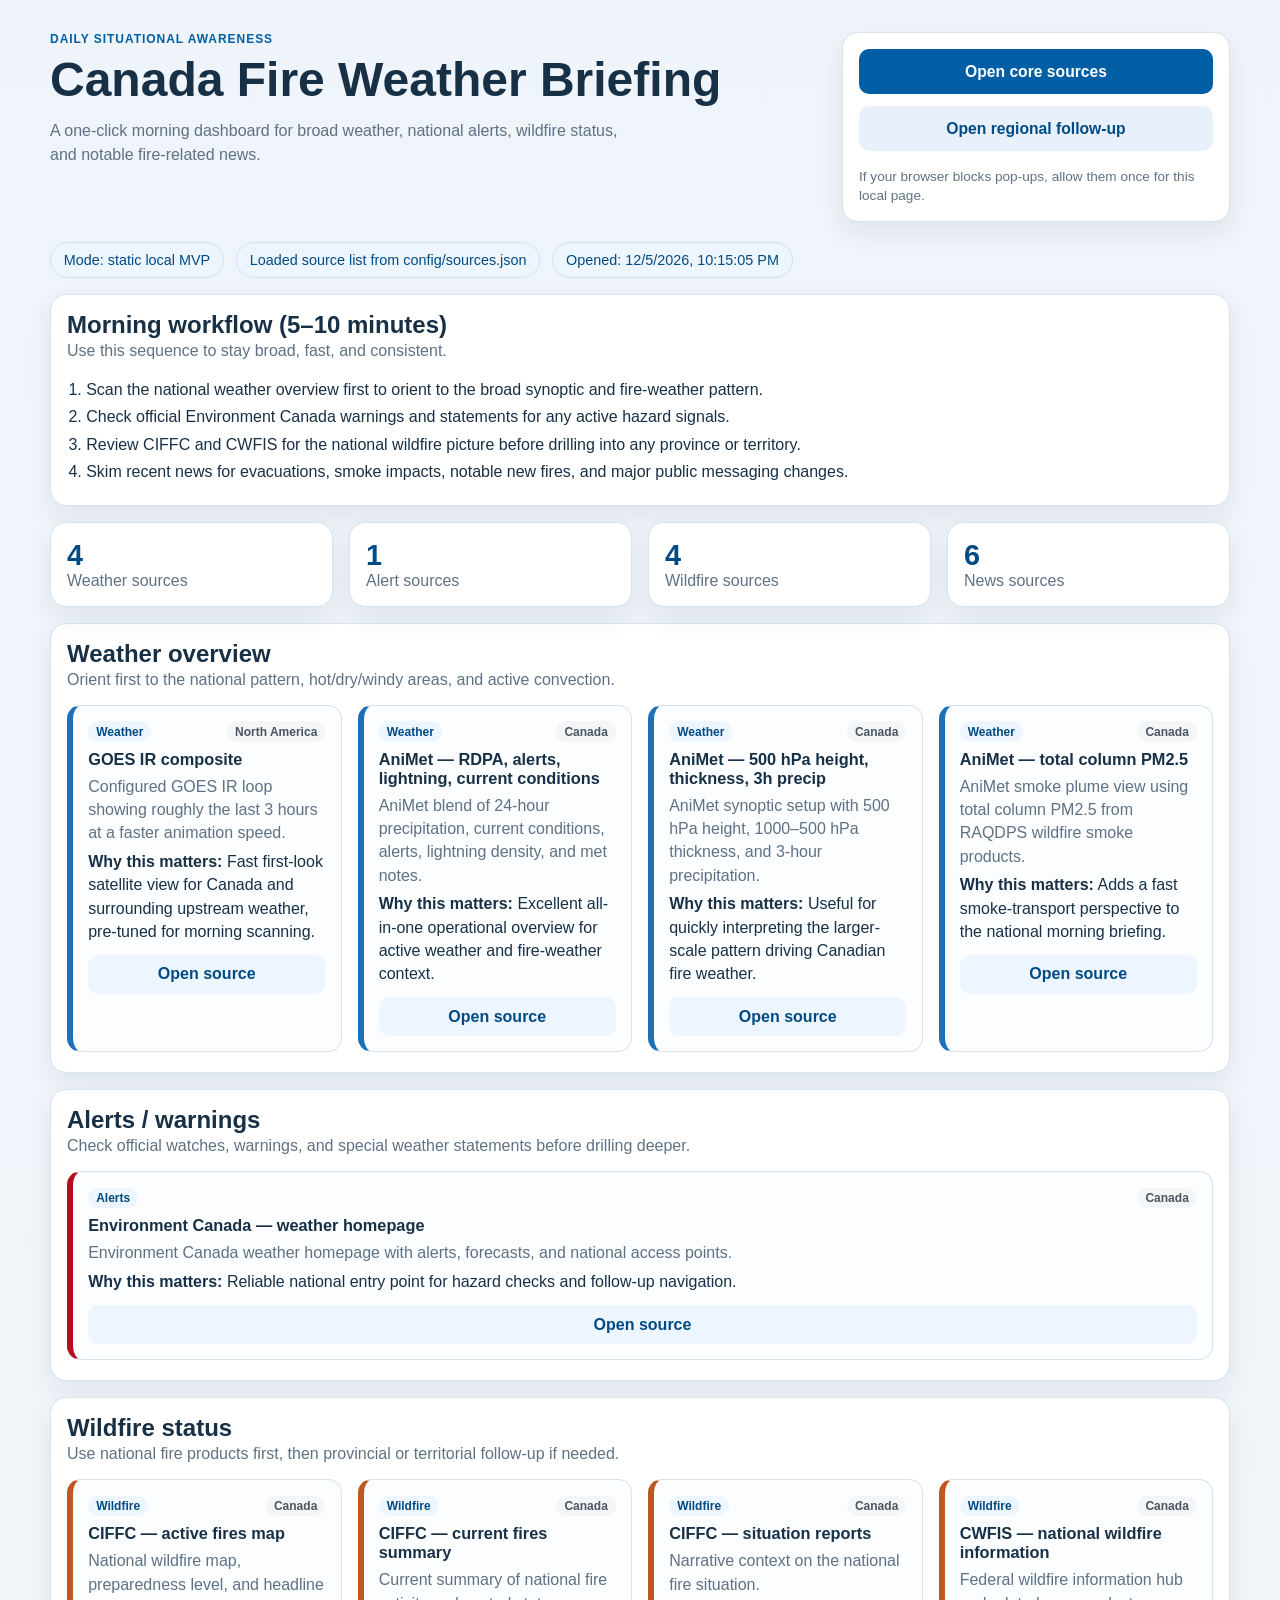
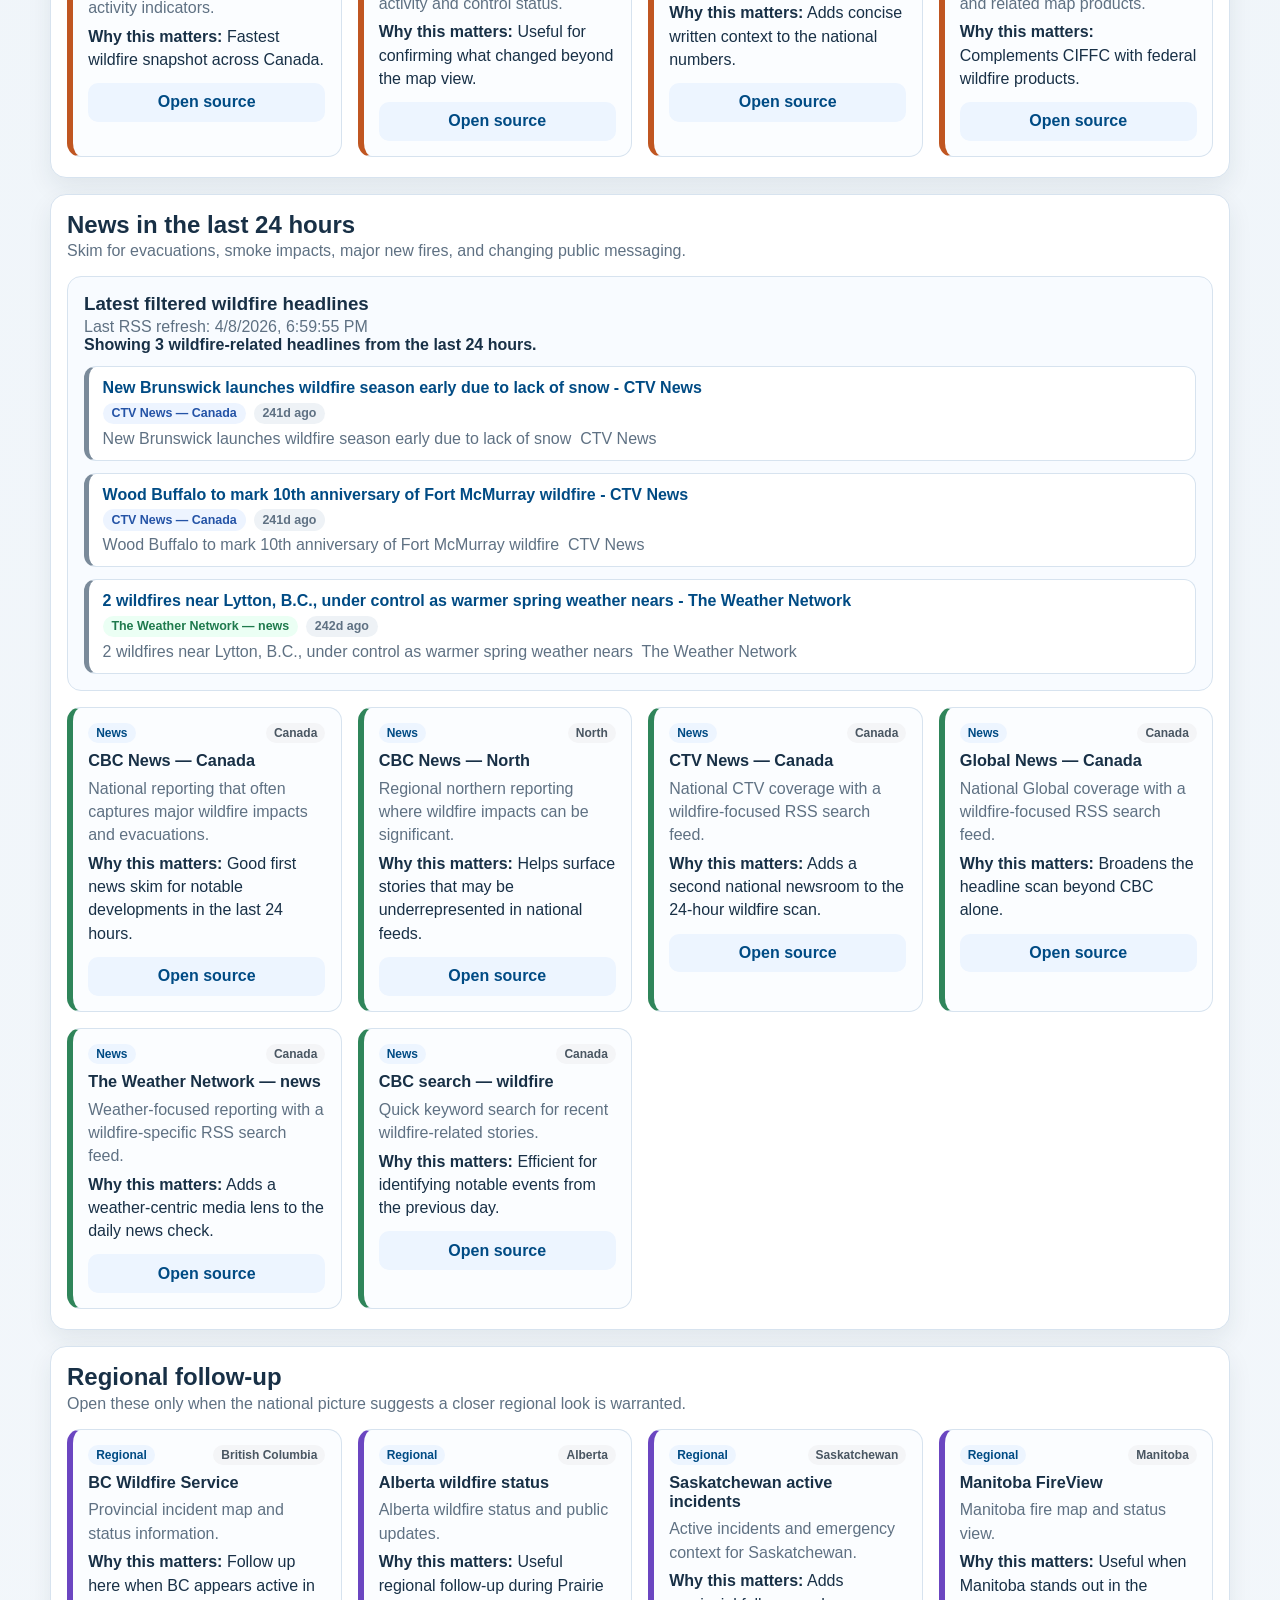
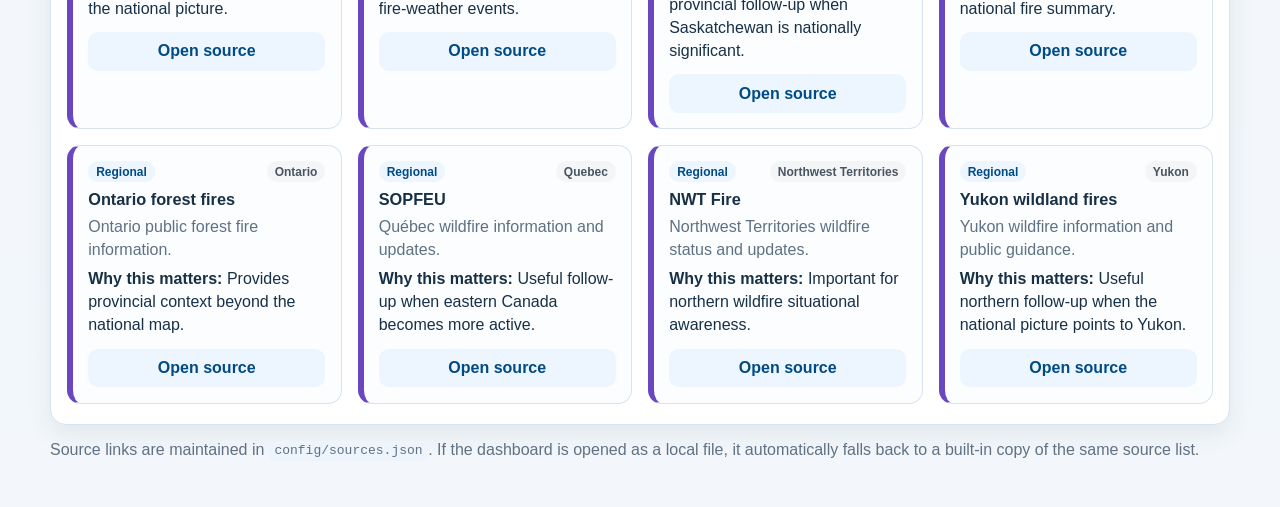
==== dashboard/index.html @ 349dec1d "Initial commit. All functional" ====
<!DOCTYPE html>
<html lang="en">
<head>
  <meta charset="UTF-8" />
  <meta name="viewport" content="width=device-width, initial-scale=1.0" />
  <title>Canada Fire Weather Briefing</title>
  <link rel="stylesheet" href="styles.css" />
</head>
<body>
  <header class="hero">
    <div>
      <p class="eyebrow">Daily situational awareness</p>
      <h1>Canada Fire Weather Briefing</h1>
      <p class="subtitle">
        A one-click morning dashboard for broad weather, national alerts, wildfire status,
        and notable fire-related news.
      </p>
    </div>
    <div class="hero-actions">
      <button id="open-core" class="btn btn-primary">Open core sources</button>
      <button id="open-regional" class="btn btn-secondary">Open regional follow-up</button>
      <p class="small-note">If your browser blocks pop-ups, allow them once for this local page.</p>
    </div>
  </header>

  <main>
    <section class="status-strip">
      <div class="status-pill">Mode: static local MVP</div>
      <div id="data-status" class="status-pill">Loading source list…</div>
      <div class="status-pill">Opened: <span id="generated-at">—</span></div>
    </section>

    <section class="panel">
      <div class="section-heading">
        <h2>Morning workflow (5–10 minutes)</h2>
        <p>Use this sequence to stay broad, fast, and consistent.</p>
      </div>
      <ol id="checklist" class="checklist"></ol>
    </section>

    <section class="summary-grid" aria-label="dashboard summary">
      <article class="summary-card">
        <span id="weather-count" class="summary-value">0</span>
        <span class="summary-label">Weather sources</span>
      </article>
      <article class="summary-card">
        <span id="alerts-count" class="summary-value">0</span>
        <span class="summary-label">Alert sources</span>
      </article>
      <article class="summary-card">
        <span id="wildfire-count" class="summary-value">0</span>
        <span class="summary-label">Wildfire sources</span>
      </article>
      <article class="summary-card">
        <span id="news-count" class="summary-value">0</span>
        <span class="summary-label">News sources</span>
      </article>
    </section>

    <section class="panel">
      <div class="section-heading">
        <h2>Weather overview</h2>
        <p>Orient first to the national pattern, hot/dry/windy areas, and active convection.</p>
      </div>
      <div id="weather-sources" class="source-grid"></div>
    </section>

    <section class="panel">
      <div class="section-heading">
        <h2>Alerts / warnings</h2>
        <p>Check official watches, warnings, and special weather statements before drilling deeper.</p>
      </div>
      <div id="alerts-sources" class="source-grid"></div>
    </section>

    <section class="panel">
      <div class="section-heading">
        <h2>Wildfire status</h2>
        <p>Use national fire products first, then provincial or territorial follow-up if needed.</p>
      </div>
      <div id="wildfire-sources" class="source-grid"></div>
    </section>

    <section class="panel">
      <div class="section-heading">
        <h2>News in the last 24 hours</h2>
        <p>Skim for evacuations, smoke impacts, major new fires, and changing public messaging.</p>
      </div>
      <div class="news-live">
        <div class="section-heading compact">
          <h3>Latest filtered wildfire headlines</h3>
          <p id="news-meta">Loading recent headlines…</p>
        </div>
        <p id="headlines-status" class="news-status">Checking recent RSS items…</p>
        <ul id="headline-list" class="headline-list"></ul>
      </div>
      <div id="news-sources" class="source-grid"></div>
    </section>

    <section class="panel">
      <div class="section-heading">
        <h2>Regional follow-up</h2>
        <p>Open these only when the national picture suggests a closer regional look is warranted.</p>
      </div>
      <div id="regional-sources" class="source-grid"></div>
    </section>
  </main>

  <footer class="footer">
    <p>
      Source links are maintained in <code>config/sources.json</code>. If the dashboard is opened as a local file,
      it automatically falls back to a built-in copy of the same source list.
    </p>
  </footer>

  <script src="app.js"></script>
</body>
</html>
---- dashboard/styles.css ----
:root {
  --bg: #f3f7fb;
  --panel: #ffffff;
  --text: #183046;
  --muted: #5f7183;
  --border: #d7e3ef;
  --primary: #005ea5;
  --primary-dark: #004b84;
  --accent: #cc4c02;
  --weather: #1d70b8;
  --alerts: #b10e1e;
  --wildfire: #c05621;
  --news: #2f855a;
  --regional: #6b46c1;
  --shadow: 0 10px 25px rgba(24, 48, 70, 0.08);
}

* {
  box-sizing: border-box;
}

body {
  margin: 0;
  font-family: "Segoe UI", Tahoma, Geneva, Verdana, sans-serif;
  color: var(--text);
  background: linear-gradient(180deg, #eef4f9 0%, var(--bg) 100%);
}

.hero,
main,
.footer {
  width: min(1180px, calc(100% - 2rem));
  margin: 0 auto;
}

.hero {
  display: grid;
  grid-template-columns: 2fr 1fr;
  gap: 1rem;
  align-items: start;
  padding: 2rem 0 1.25rem;
}

.eyebrow {
  margin: 0 0 0.4rem;
  text-transform: uppercase;
  letter-spacing: 0.08em;
  font-size: 0.75rem;
  color: var(--primary);
  font-weight: 700;
}

h1 {
  margin: 0;
  font-size: clamp(2rem, 4vw, 3rem);
}

.subtitle {
  margin-top: 0.75rem;
  max-width: 65ch;
  color: var(--muted);
  line-height: 1.5;
}

.hero-actions {
  background: var(--panel);
  border: 1px solid var(--border);
  border-radius: 16px;
  padding: 1rem;
  box-shadow: var(--shadow);
}

.btn {
  display: inline-flex;
  align-items: center;
  justify-content: center;
  width: 100%;
  border: 0;
  border-radius: 10px;
  padding: 0.85rem 1rem;
  font-size: 0.98rem;
  font-weight: 700;
  text-decoration: none;
  cursor: pointer;
  margin-bottom: 0.75rem;
}

.btn-primary {
  background: var(--primary);
  color: #fff;
}

.btn-primary:hover {
  background: var(--primary-dark);
}

.btn-secondary {
  background: #e8f1fb;
  color: var(--primary-dark);
}

.small-note {
  margin: 0.25rem 0 0;
  color: var(--muted);
  font-size: 0.85rem;
  line-height: 1.4;
}

.status-strip {
  display: flex;
  flex-wrap: wrap;
  gap: 0.75rem;
  margin: 0 0 1rem;
}

.status-pill {
  background: #edf5ff;
  border: 1px solid #cfe1f7;
  color: var(--primary-dark);
  padding: 0.55rem 0.8rem;
  border-radius: 999px;
  font-size: 0.9rem;
}

.panel {
  background: var(--panel);
  border: 1px solid var(--border);
  border-radius: 16px;
  padding: 1rem 1rem 1.25rem;
  margin-bottom: 1rem;
  box-shadow: var(--shadow);
}

.section-heading h2 {
  margin: 0 0 0.2rem;
}

.section-heading p {
  margin: 0 0 1rem;
  color: var(--muted);
}

.section-heading.compact h3 {
  margin: 0 0 0.2rem;
}

.section-heading.compact p {
  margin: 0;
}

.checklist {
  margin: 0;
  padding-left: 1.2rem;
  line-height: 1.7;
}

.summary-grid {
  display: grid;
  grid-template-columns: repeat(4, minmax(0, 1fr));
  gap: 1rem;
  margin-bottom: 1rem;
}

.summary-card {
  background: var(--panel);
  border: 1px solid var(--border);
  border-radius: 16px;
  padding: 1rem;
  box-shadow: var(--shadow);
}

.summary-value {
  display: block;
  font-size: 1.8rem;
  font-weight: 800;
  color: var(--primary-dark);
}

.summary-label {
  color: var(--muted);
}

.source-grid {
  display: grid;
  grid-template-columns: repeat(auto-fit, minmax(240px, 1fr));
  gap: 1rem;
}

.source-card {
  border: 1px solid var(--border);
  border-left: 6px solid var(--primary);
  border-radius: 14px;
  background: #fbfdff;
  padding: 0.95rem;
}

.source-card.weather { border-left-color: var(--weather); }
.source-card.alerts { border-left-color: var(--alerts); }
.source-card.wildfire { border-left-color: var(--wildfire); }
.source-card.news { border-left-color: var(--news); }
.source-card.regional { border-left-color: var(--regional); }

.card-meta {
  display: flex;
  justify-content: space-between;
  gap: 0.5rem;
  margin-bottom: 0.5rem;
}

.badge {
  display: inline-block;
  border-radius: 999px;
  padding: 0.2rem 0.5rem;
  font-size: 0.75rem;
  font-weight: 700;
}

.badge-category {
  background: #edf5ff;
  color: var(--primary-dark);
}

.badge-region {
  background: #f4f5f7;
  color: #495662;
}

.source-card h3 {
  margin: 0.2rem 0 0.4rem;
  font-size: 1.02rem;
}

.source-card p {
  margin: 0.35rem 0;
  color: var(--muted);
  line-height: 1.45;
}

.why {
  color: var(--text) !important;
}

.card-actions {
  margin-top: 0.75rem;
}

.btn-link {
  display: inline-flex;
  align-items: center;
  justify-content: center;
  width: 100%;
  padding: 0.65rem 0.8rem;
  border-radius: 10px;
  background: #edf5ff;
  color: var(--primary-dark);
  text-decoration: none;
  font-weight: 700;
}

.btn-link:hover {
  background: #dcecff;
}

.news-live {
  border: 1px solid var(--border);
  border-radius: 14px;
  background: #f8fbff;
  padding: 1rem;
  margin: 0 0 1rem;
}

.news-status {
  margin: 0 0 0.75rem;
  color: var(--text);
  font-weight: 600;
}

.headline-list {
  list-style: none;
  margin: 0;
  padding: 0;
  display: grid;
  gap: 0.75rem;
}

.headline-item {
  border: 1px solid var(--border);
  border-left: 5px solid #bfd3ea;
  border-radius: 12px;
  background: #fff;
  padding: 0.75rem 0.85rem;
}

.headline-item.fresh {
  border-left-color: #2f855a;
}

.headline-item.recent {
  border-left-color: #c98a00;
}

.headline-item.older {
  border-left-color: #7a8a9a;
}

.headline-item.unknown {
  border-left-color: #a0aec0;
}

.headline-link {
  display: inline-block;
  font-weight: 700;
  color: var(--primary-dark);
  text-decoration: none;
  margin-bottom: 0.35rem;
}

.headline-link:hover {
  text-decoration: underline;
}

.headline-meta {
  display: flex;
  flex-wrap: wrap;
  gap: 0.5rem;
  align-items: center;
  font-size: 0.85rem;
  color: var(--muted);
  margin-bottom: 0.35rem;
}

.meta-badge {
  display: inline-flex;
  align-items: center;
  border-radius: 999px;
  padding: 0.2rem 0.55rem;
  font-size: 0.78rem;
  font-weight: 700;
  line-height: 1.2;
}

.source-badge {
  background: #eef4fb;
  color: var(--primary-dark);
}

.source-cbc {
  background: #fff1f1;
  color: #a61b1b;
}

.source-ctv {
  background: #edf4ff;
  color: #2453a6;
}

.source-global {
  background: #fff4ea;
  color: #b45309;
}

.source-weather {
  background: #ebfff4;
  color: #1f7a4d;
}

.time-badge {
  background: #f4f5f7;
  color: #495662;
}

.time-badge.fresh {
  background: #e9fbef;
  color: #17663a;
}

.time-badge.recent {
  background: #fff7e6;
  color: #8a5a00;
}

.time-badge.older {
  background: #eef2f6;
  color: #5f7183;
}

.time-badge.unknown {
  background: #f4f5f7;
  color: #6b7280;
}

.headline-item p {
  margin: 0;
  color: var(--muted);
}

.footer {
  padding: 0 0 2rem;
  color: var(--muted);
}

code {
  background: #eef4fb;
  padding: 0.15rem 0.35rem;
  border-radius: 6px;
}

@media (max-width: 860px) {
  .hero {
    grid-template-columns: 1fr;
  }

  .summary-grid {
    grid-template-columns: repeat(2, minmax(0, 1fr));
  }
}

@media (max-width: 520px) {
  .summary-grid {
    grid-template-columns: 1fr;
  }
}
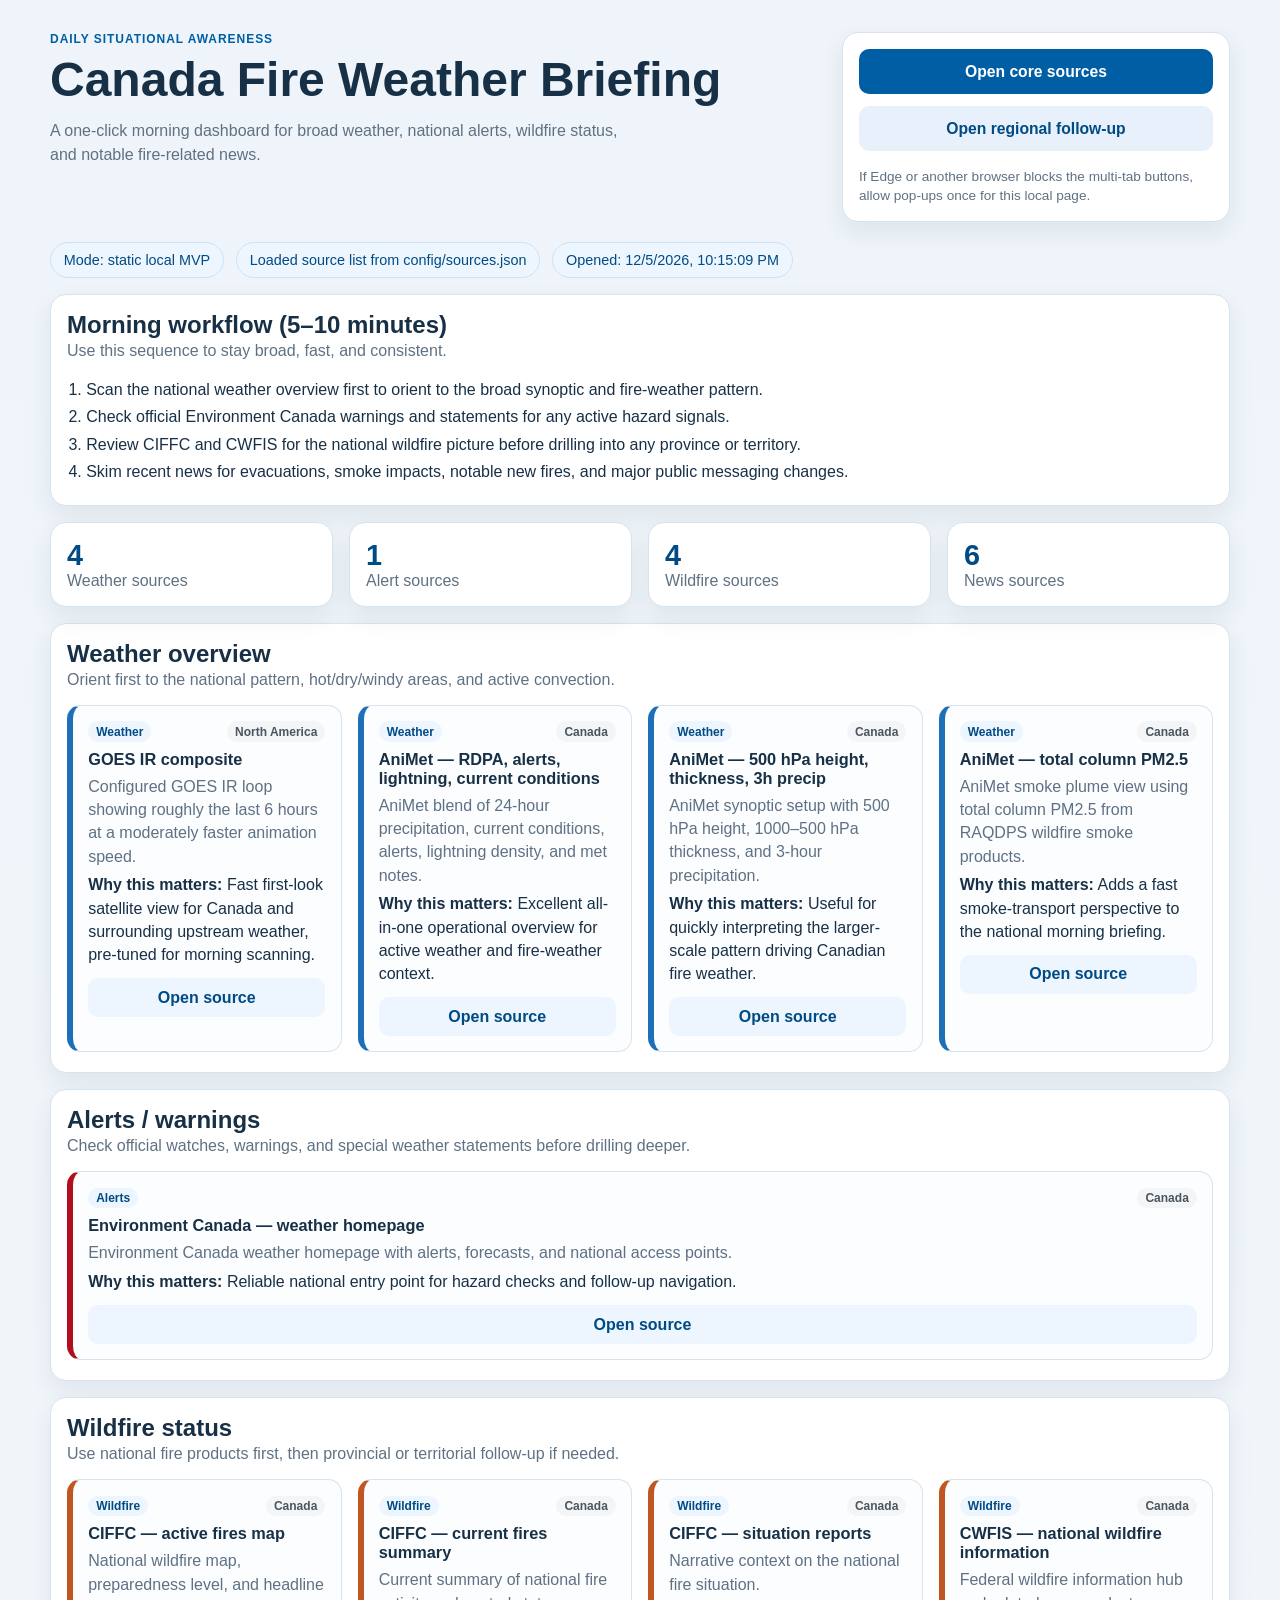
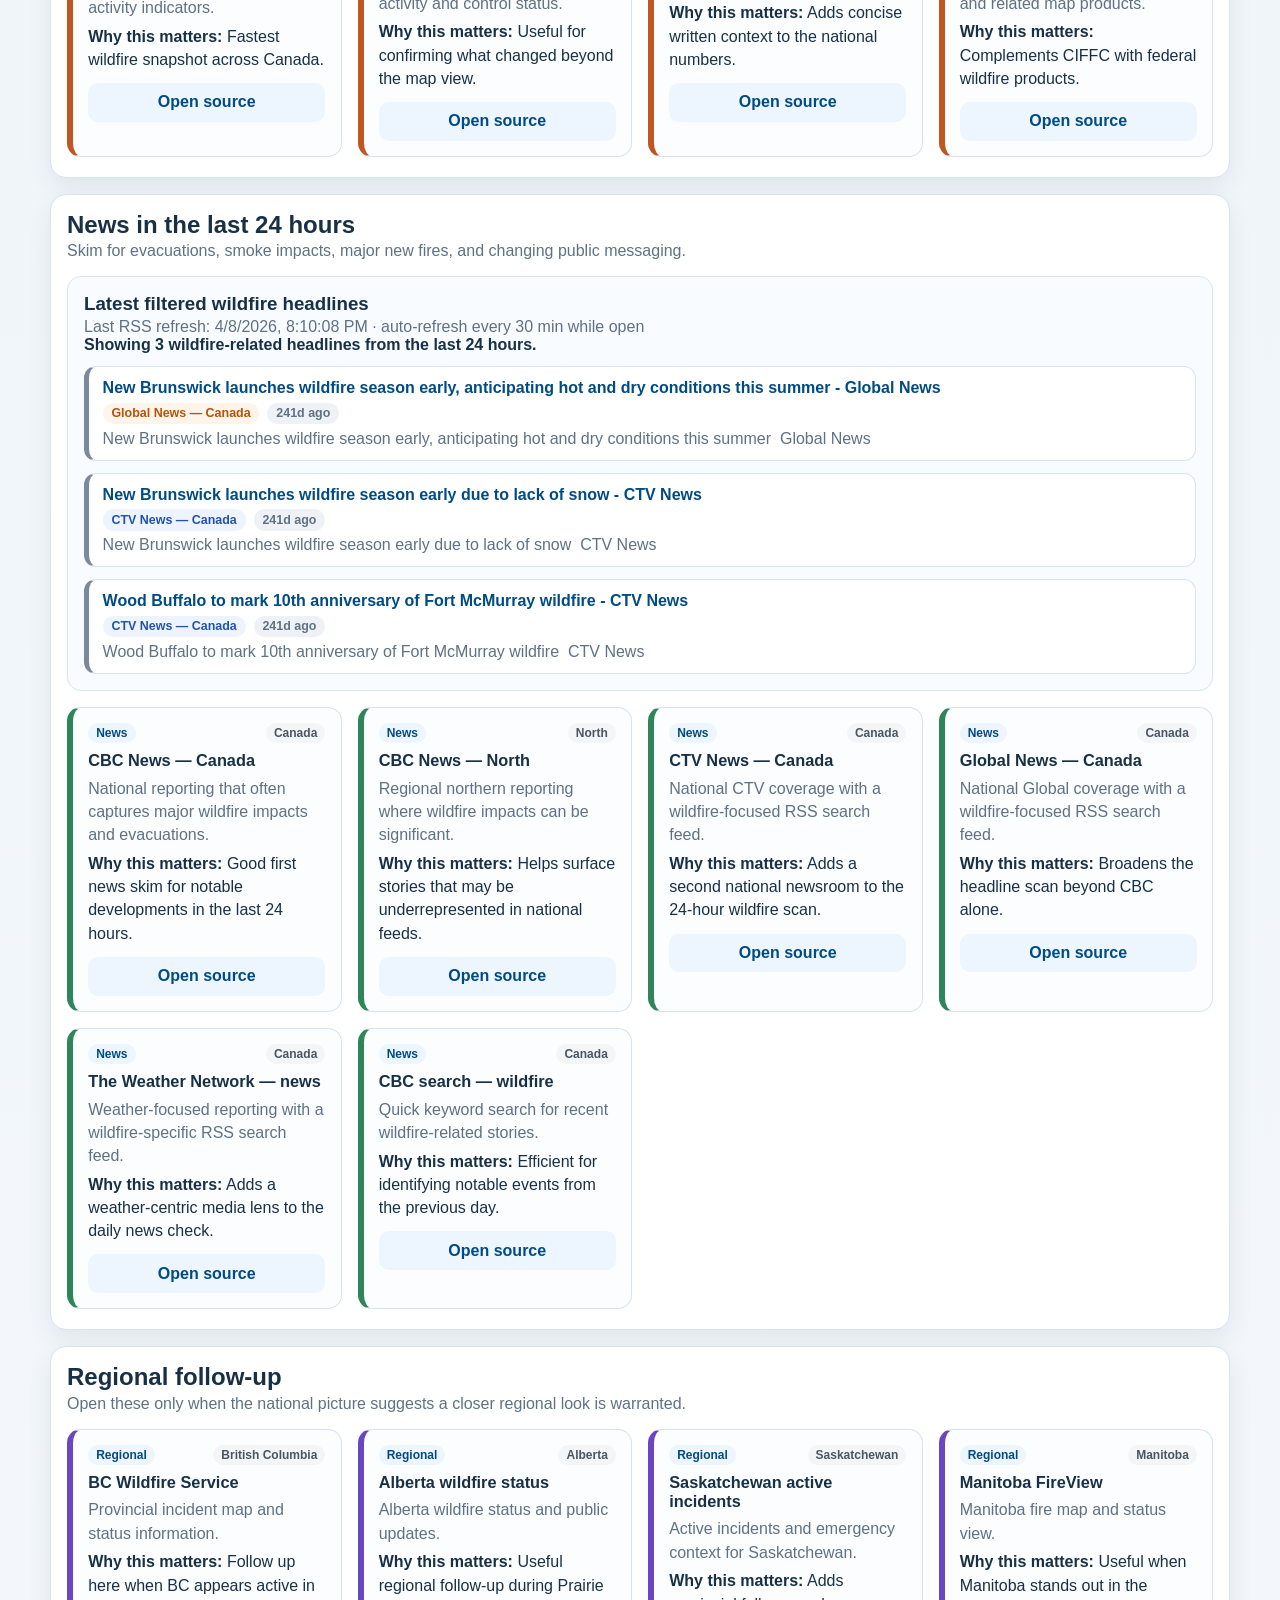
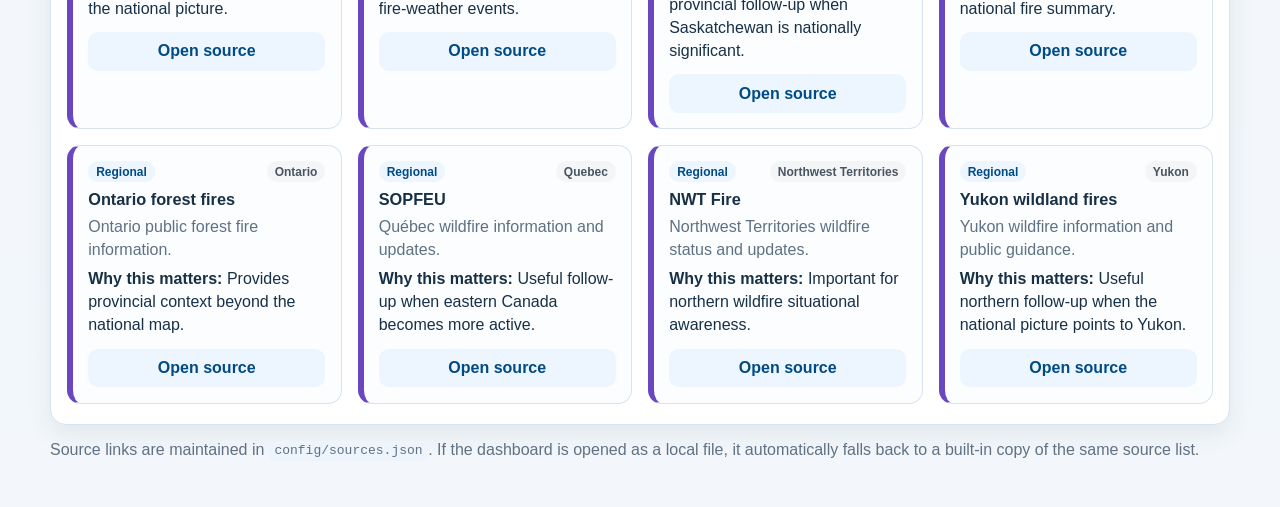
==== commit 88f1242e: "RSS auto-update added,; README updated including pop-up issues in Edge" ====
--- a/dashboard/index.html
+++ b/dashboard/index.html
@@ -19,7 +19,7 @@
     <div class="hero-actions">
       <button id="open-core" class="btn btn-primary">Open core sources</button>
       <button id="open-regional" class="btn btn-secondary">Open regional follow-up</button>
-      <p class="small-note">If your browser blocks pop-ups, allow them once for this local page.</p>
+      <p class="small-note">If Edge or another browser blocks the multi-tab buttons, allow pop-ups once for this local page.</p>
     </div>
   </header>
 
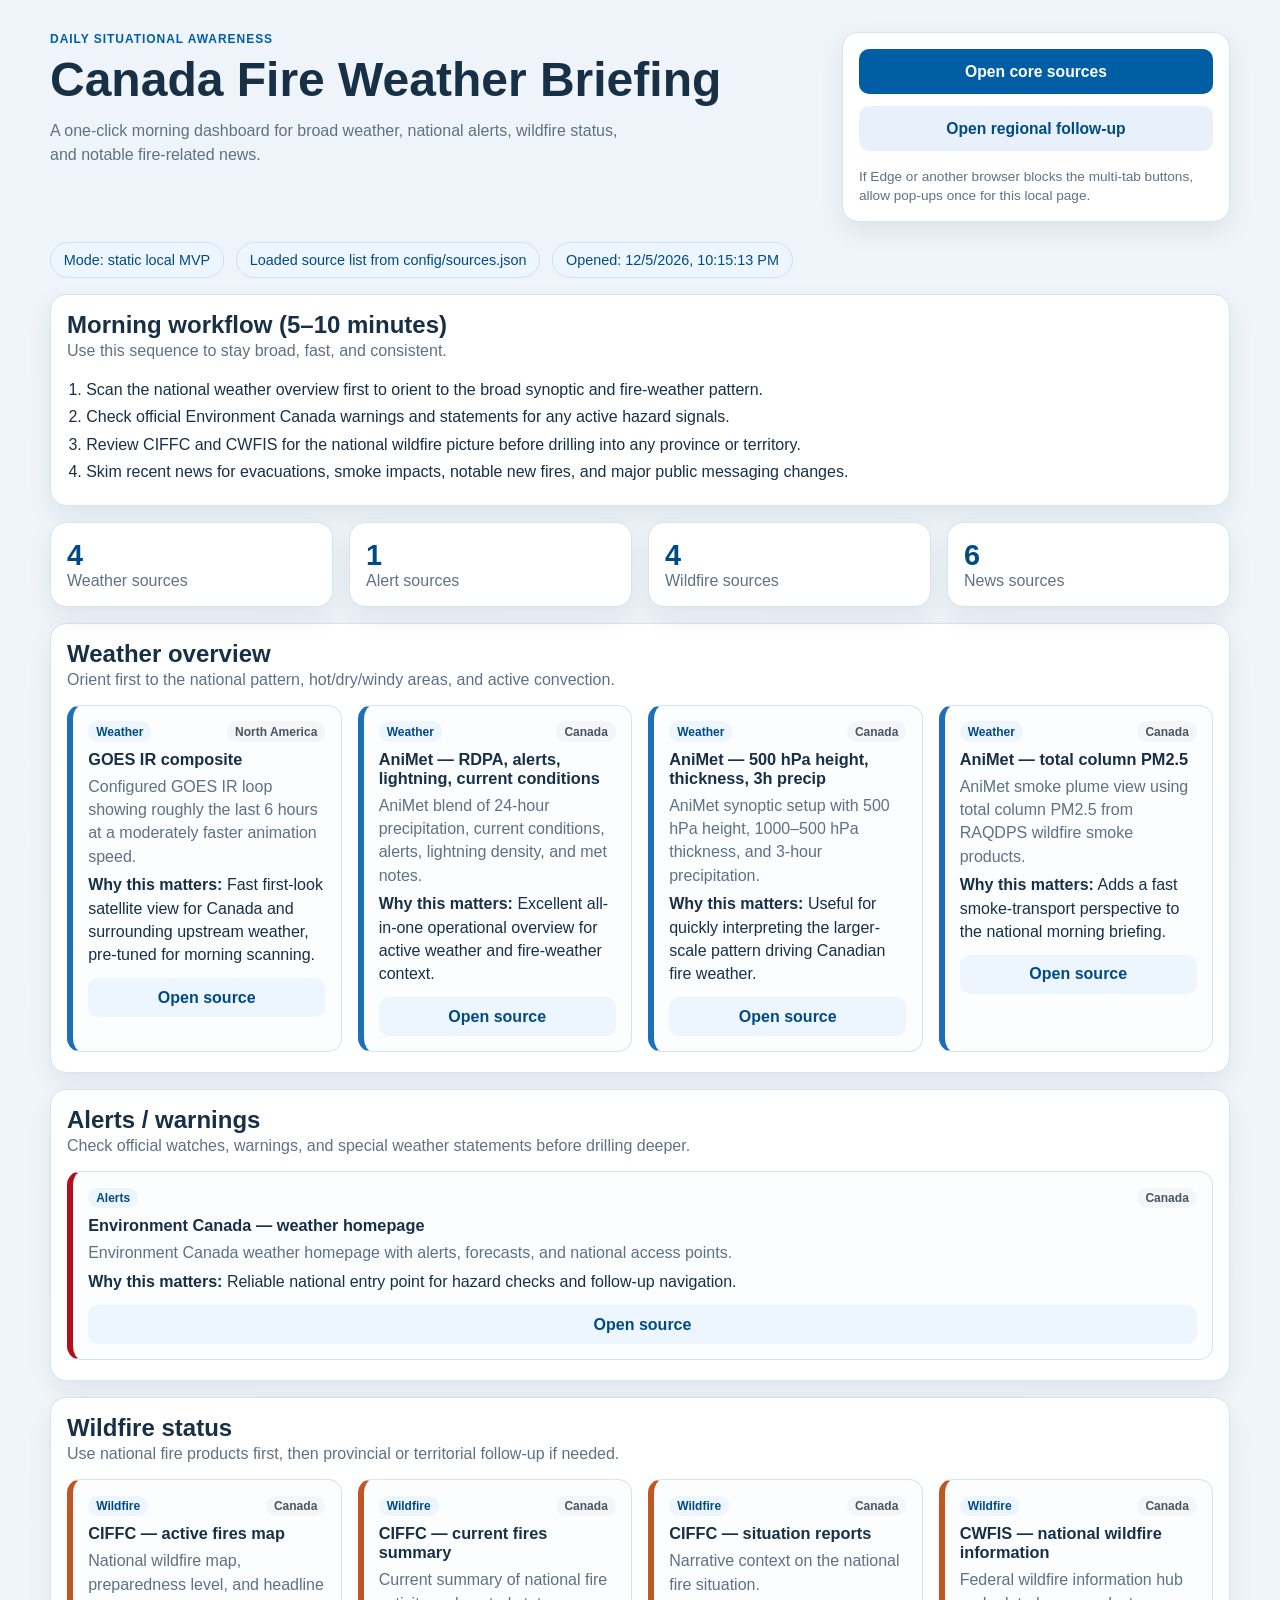
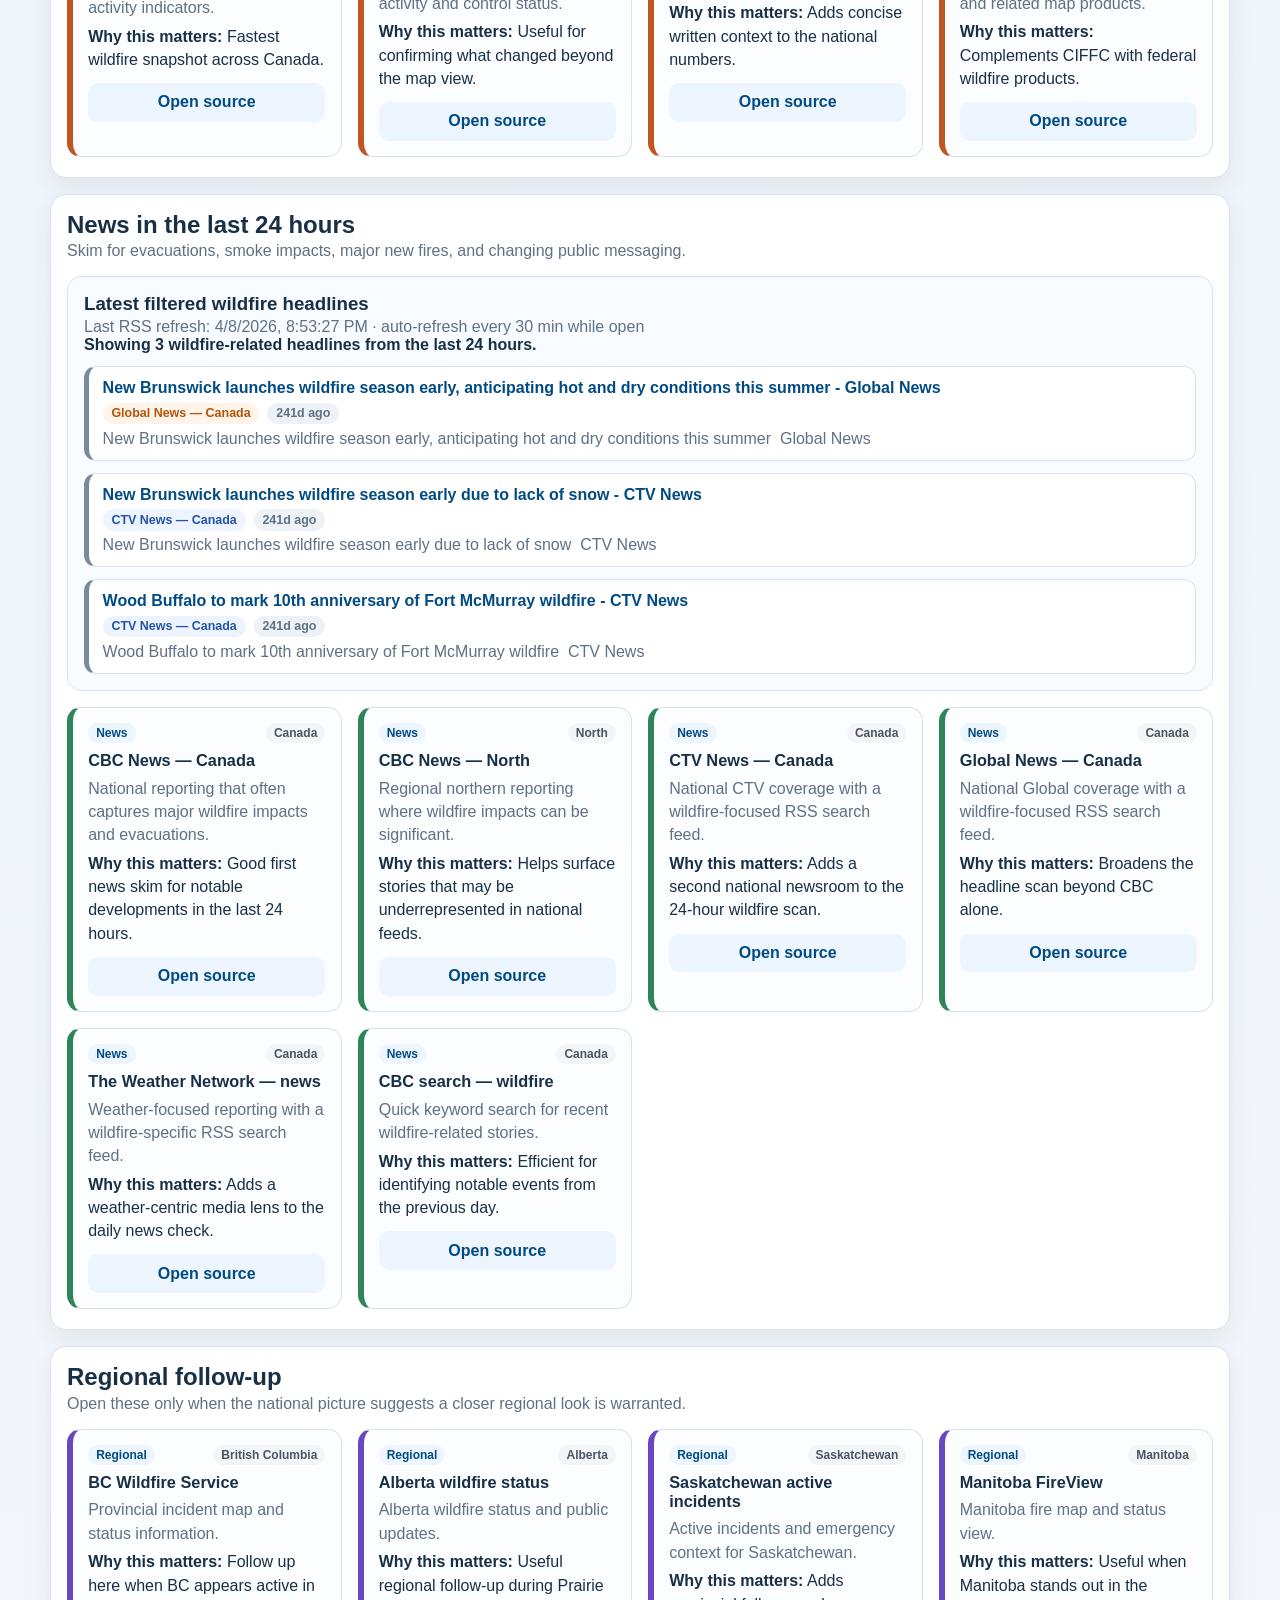
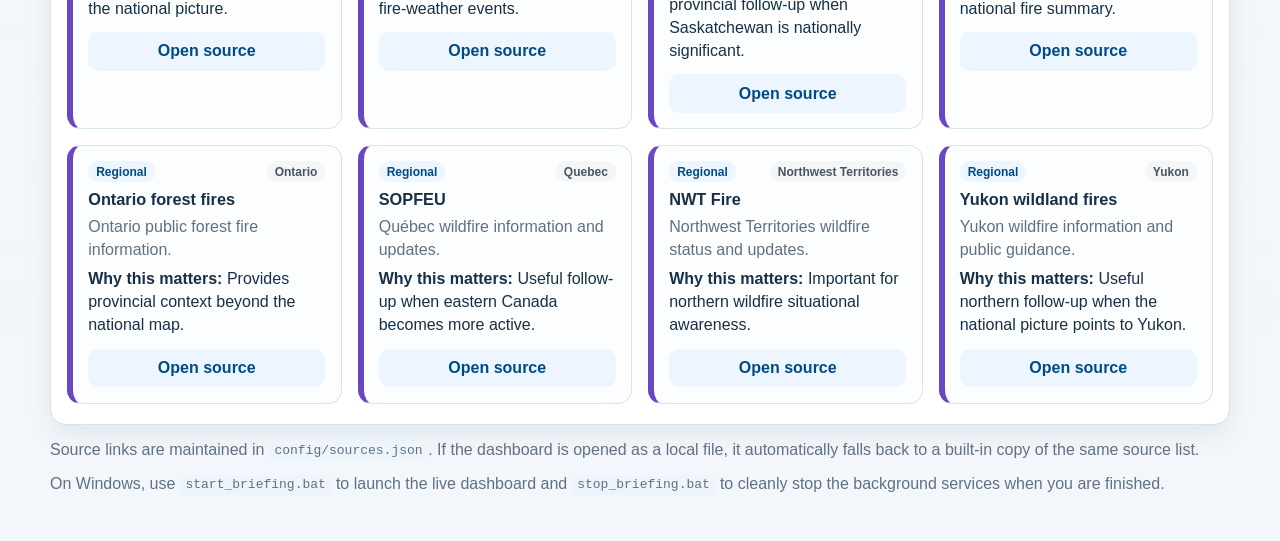
==== commit 8b11d2fc: "Added cleanup script" ====
--- a/dashboard/index.html
+++ b/dashboard/index.html
@@ -111,6 +111,10 @@
       Source links are maintained in <code>config/sources.json</code>. If the dashboard is opened as a local file,
       it automatically falls back to a built-in copy of the same source list.
     </p>
+    <p>
+      On Windows, use <code>start_briefing.bat</code> to launch the live dashboard and <code>stop_briefing.bat</code>
+      to cleanly stop the background services when you are finished.
+    </p>
   </footer>
 
   <script src="app.js"></script>
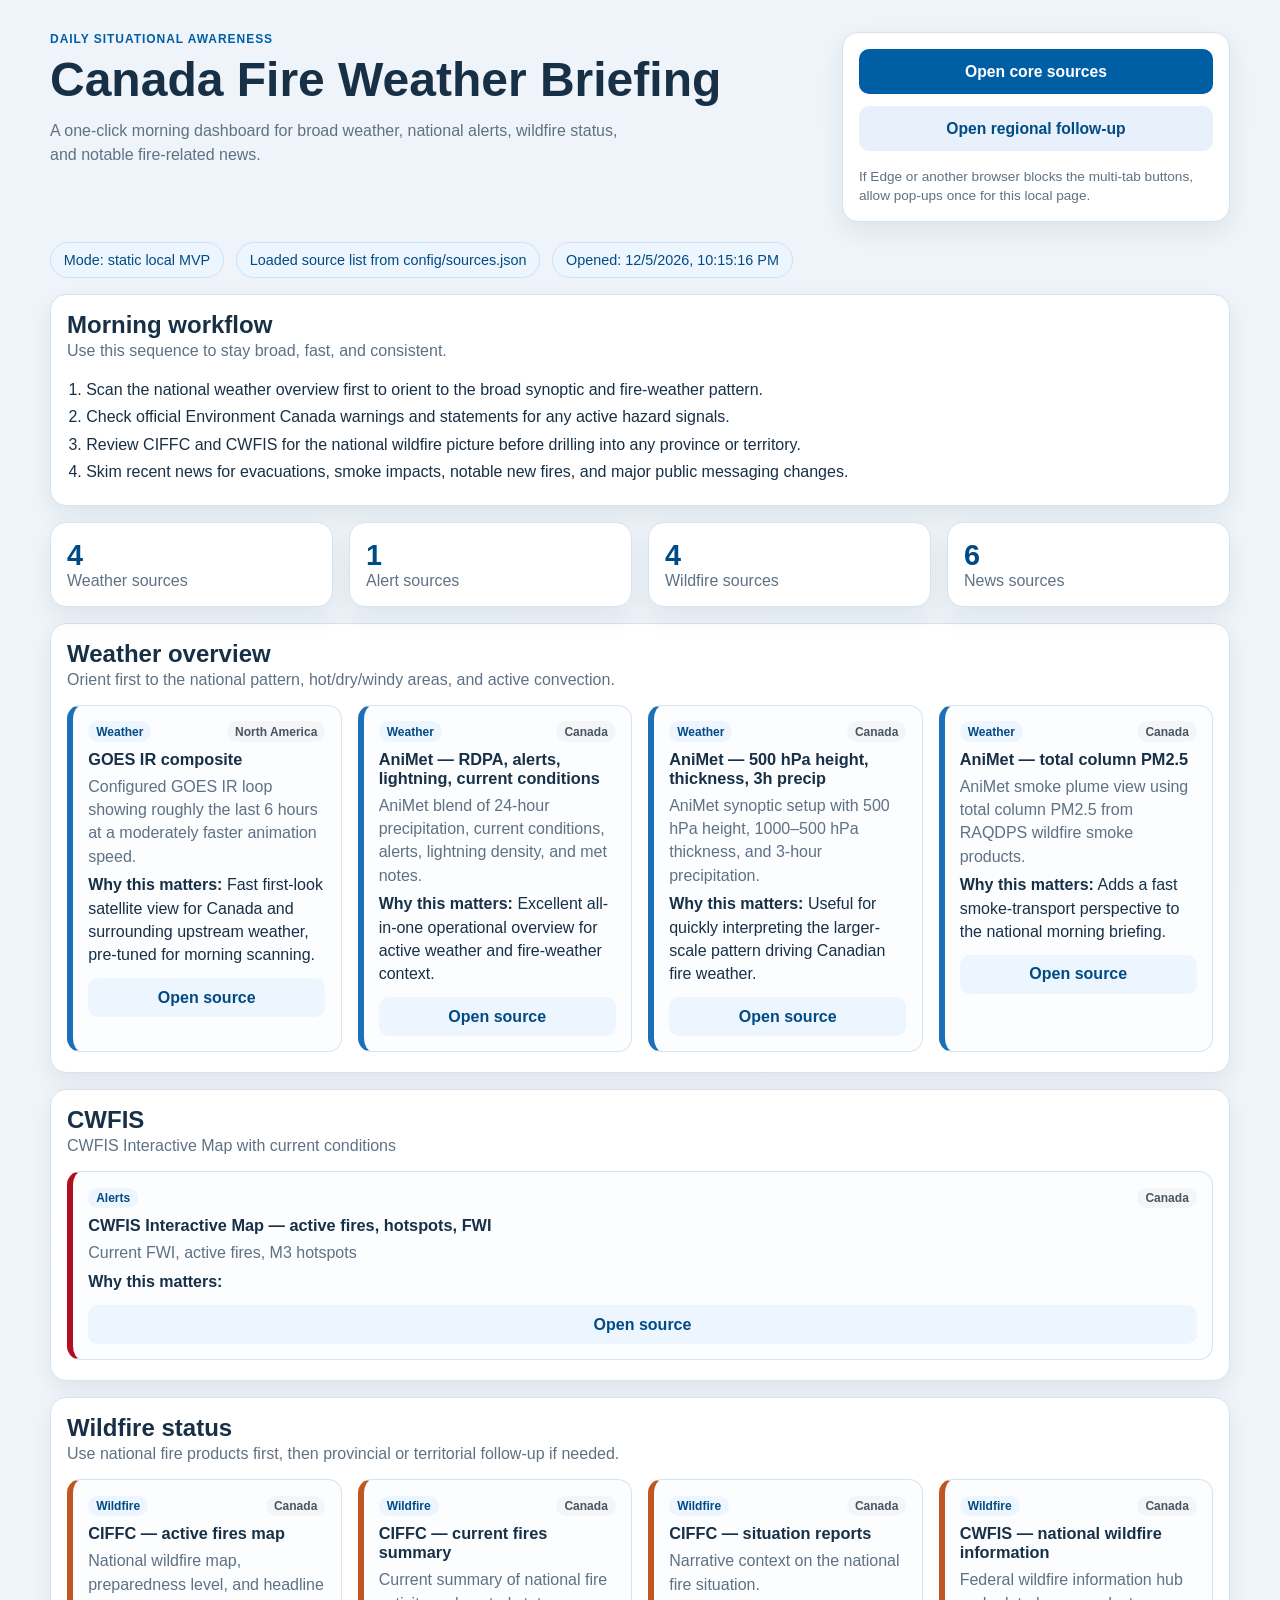
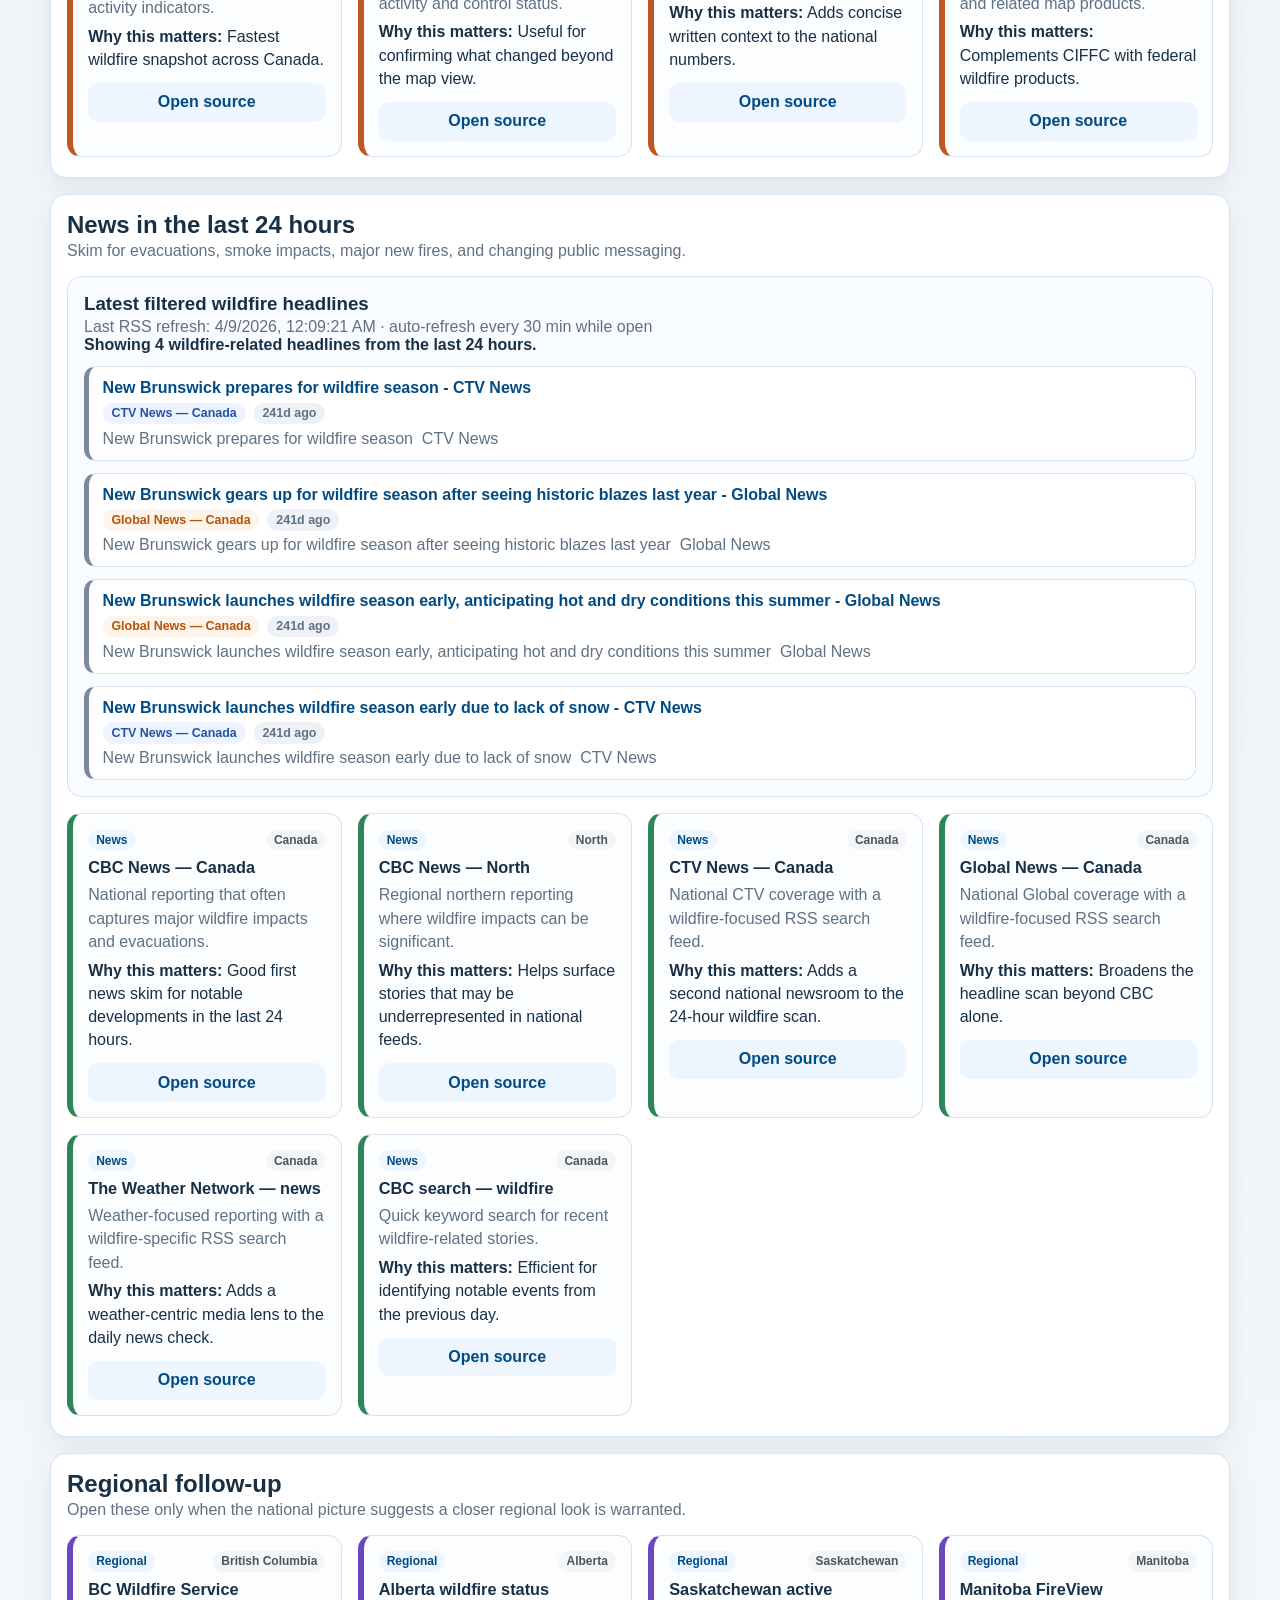
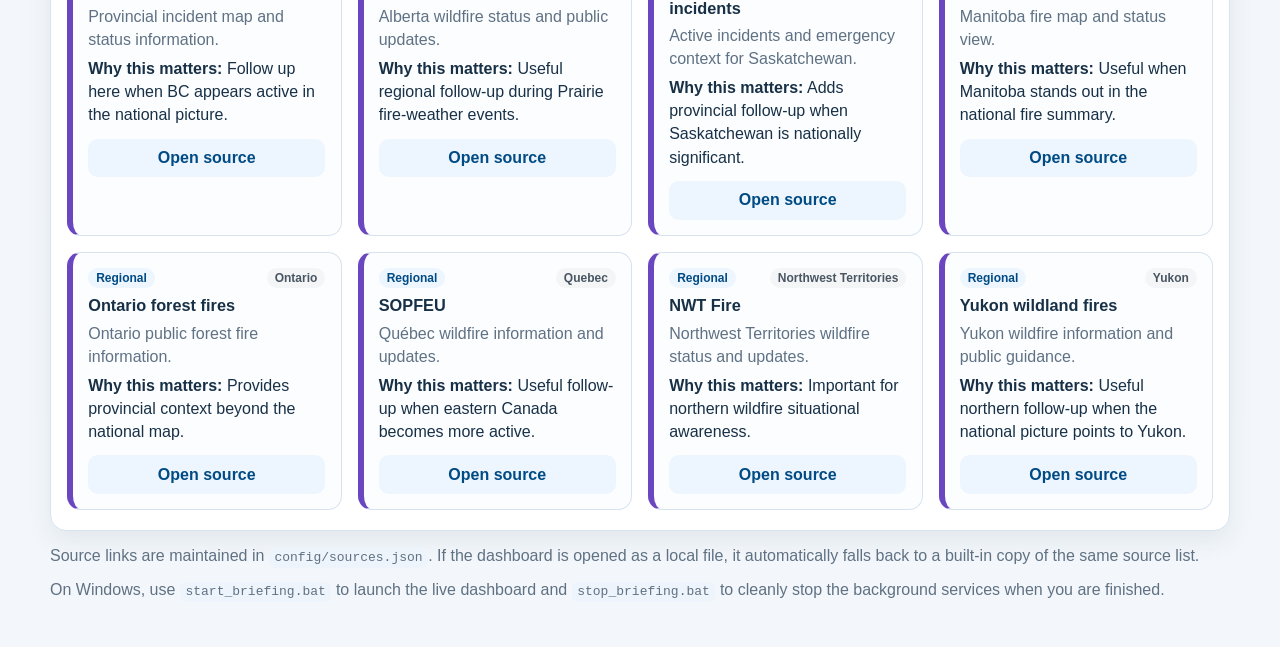
==== commit 16bfe760: "added CWFIS map in place of dedicated alerts view" ====
--- a/dashboard/index.html
+++ b/dashboard/index.html
@@ -32,7 +32,7 @@
 
     <section class="panel">
       <div class="section-heading">
-        <h2>Morning workflow (5–10 minutes)</h2>
+        <h2>Morning workflow</h2>
         <p>Use this sequence to stay broad, fast, and consistent.</p>
       </div>
       <ol id="checklist" class="checklist"></ol>
@@ -67,8 +67,8 @@
 
     <section class="panel">
       <div class="section-heading">
-        <h2>Alerts / warnings</h2>
-        <p>Check official watches, warnings, and special weather statements before drilling deeper.</p>
+        <h2>CWFIS</h2>
+        <p>CWFIS Interactive Map with current conditions</p>
       </div>
       <div id="alerts-sources" class="source-grid"></div>
     </section>
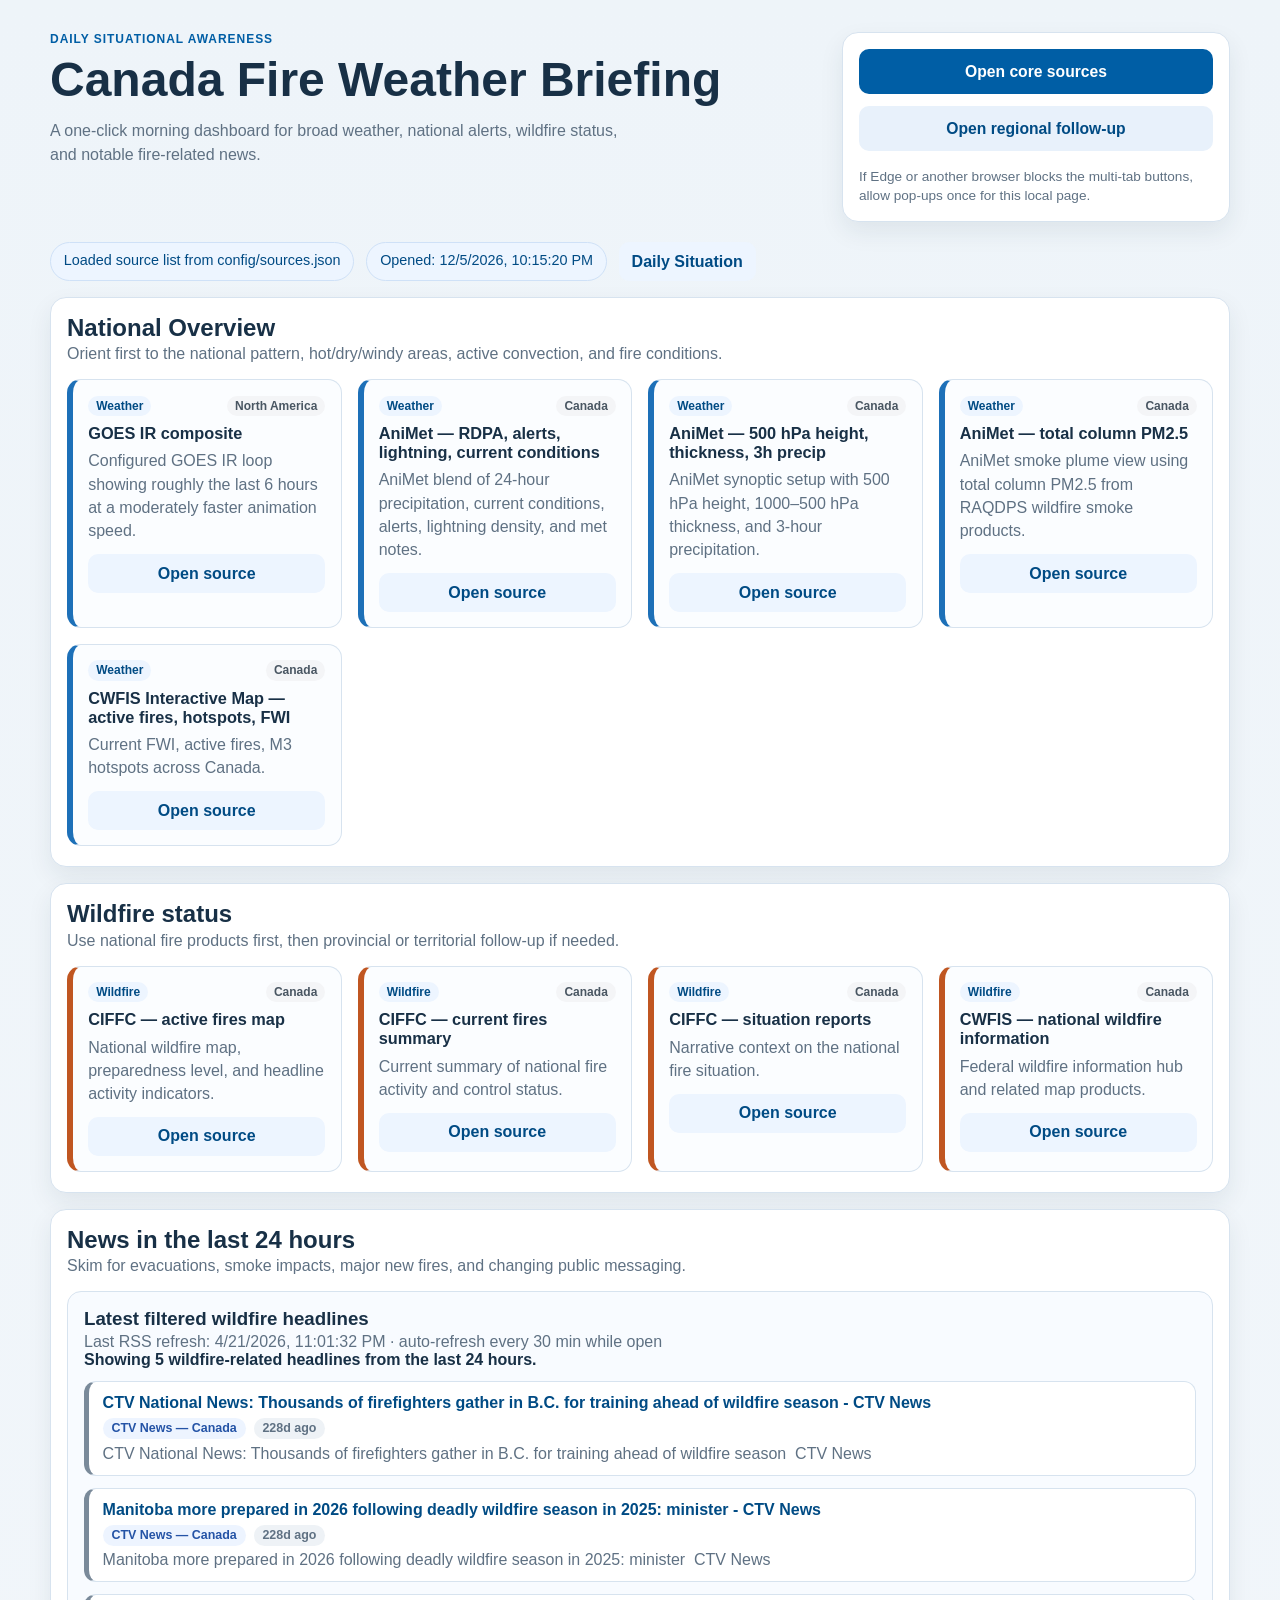
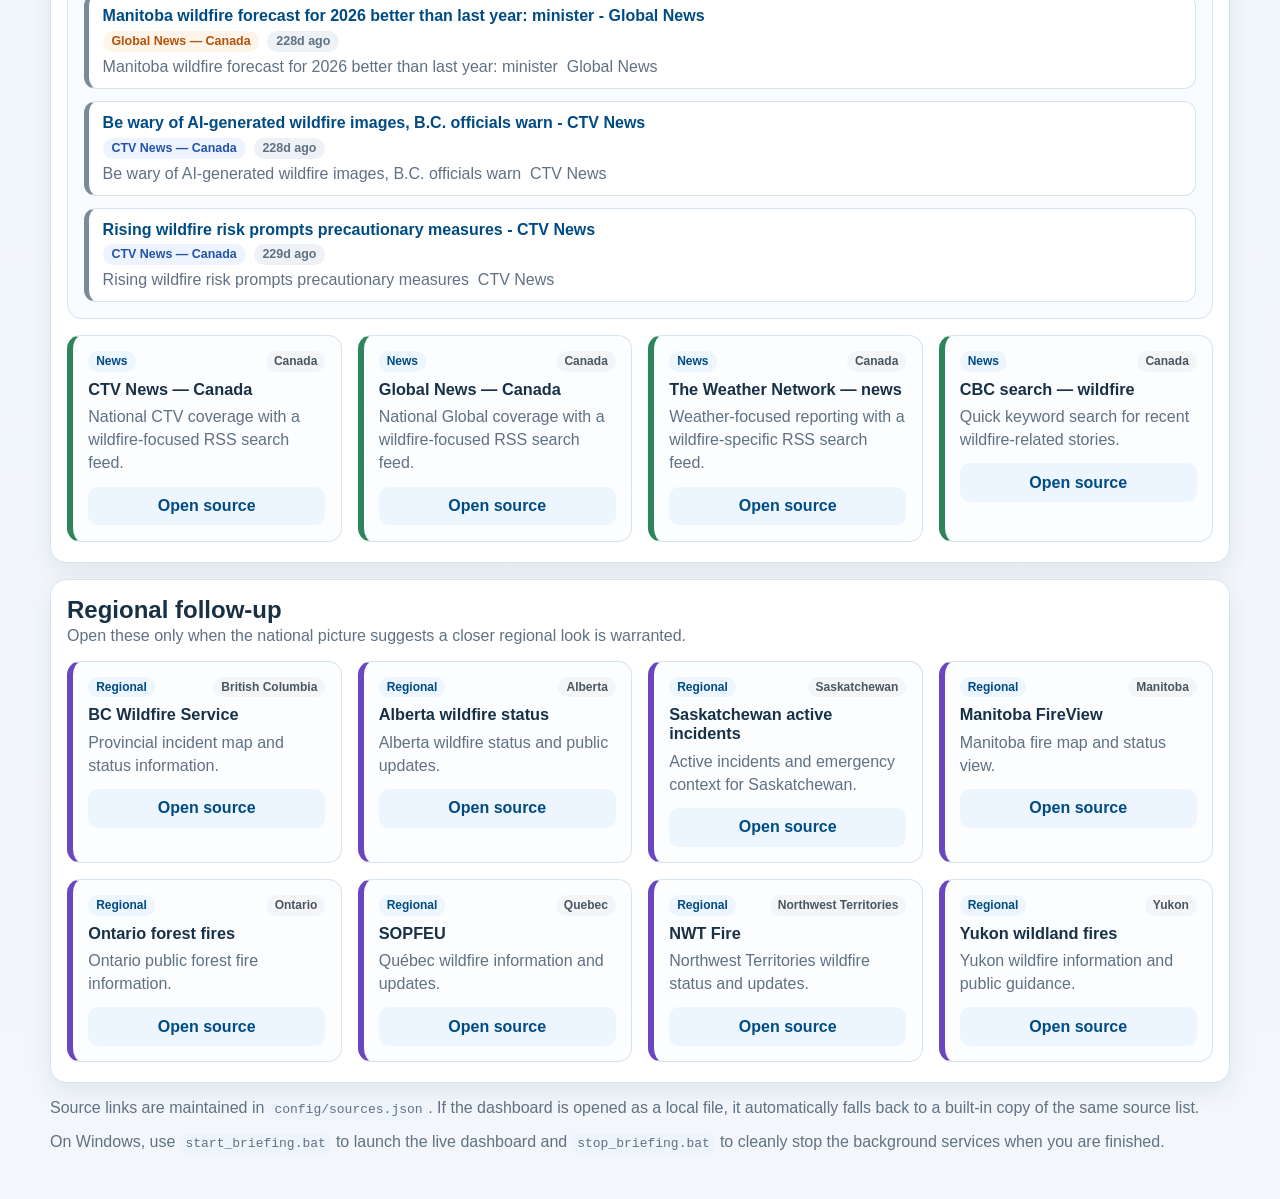
==== commit 0927957d: "Cleanup up the display, compacted views, removed redundant data sources." ====
--- a/dashboard/index.html
+++ b/dashboard/index.html
@@ -25,52 +25,17 @@
 
   <main>
     <section class="status-strip">
-      <div class="status-pill">Mode: static local MVP</div>
       <div id="data-status" class="status-pill">Loading source list…</div>
       <div class="status-pill">Opened: <span id="generated-at">—</span></div>
+      <a class="btn-link" href="https://041gc.sharepoint.com/:w:/r/sites/Fire-Feu/_layouts/15/Doc.aspx?sourcedoc=%7B25A511EC-8CDC-48E2-BE87-5EF8CBE26F8D%7D&file=Daily%20Situation.docx&action=default" target="_blank" rel="noreferrer">Daily Situation</a>
     </section>
 
     <section class="panel">
       <div class="section-heading">
-        <h2>Morning workflow</h2>
-        <p>Use this sequence to stay broad, fast, and consistent.</p>
-      </div>
-      <ol id="checklist" class="checklist"></ol>
-    </section>
-
-    <section class="summary-grid" aria-label="dashboard summary">
-      <article class="summary-card">
-        <span id="weather-count" class="summary-value">0</span>
-        <span class="summary-label">Weather sources</span>
-      </article>
-      <article class="summary-card">
-        <span id="alerts-count" class="summary-value">0</span>
-        <span class="summary-label">Alert sources</span>
-      </article>
-      <article class="summary-card">
-        <span id="wildfire-count" class="summary-value">0</span>
-        <span class="summary-label">Wildfire sources</span>
-      </article>
-      <article class="summary-card">
-        <span id="news-count" class="summary-value">0</span>
-        <span class="summary-label">News sources</span>
-      </article>
-    </section>
-
-    <section class="panel">
-      <div class="section-heading">
-        <h2>Weather overview</h2>
-        <p>Orient first to the national pattern, hot/dry/windy areas, and active convection.</p>
+        <h2>National Overview</h2>
+        <p>Orient first to the national pattern, hot/dry/windy areas, active convection, and fire conditions.</p>
       </div>
       <div id="weather-sources" class="source-grid"></div>
-    </section>
-
-    <section class="panel">
-      <div class="section-heading">
-        <h2>CWFIS</h2>
-        <p>CWFIS Interactive Map with current conditions</p>
-      </div>
-      <div id="alerts-sources" class="source-grid"></div>
     </section>
 
     <section class="panel">
--- a/dashboard/styles.css
+++ b/dashboard/styles.css
@@ -236,10 +236,6 @@
   line-height: 1.45;
 }
 
-.why {
-  color: var(--text) !important;
-}
-
 .card-actions {
   margin-top: 0.75rem;
 }
@@ -257,6 +253,10 @@
   font-weight: 700;
 }
 
+.status-strip .btn-link {
+  width: auto;
+}
+
 .btn-link:hover {
   background: #dcecff;
 }
